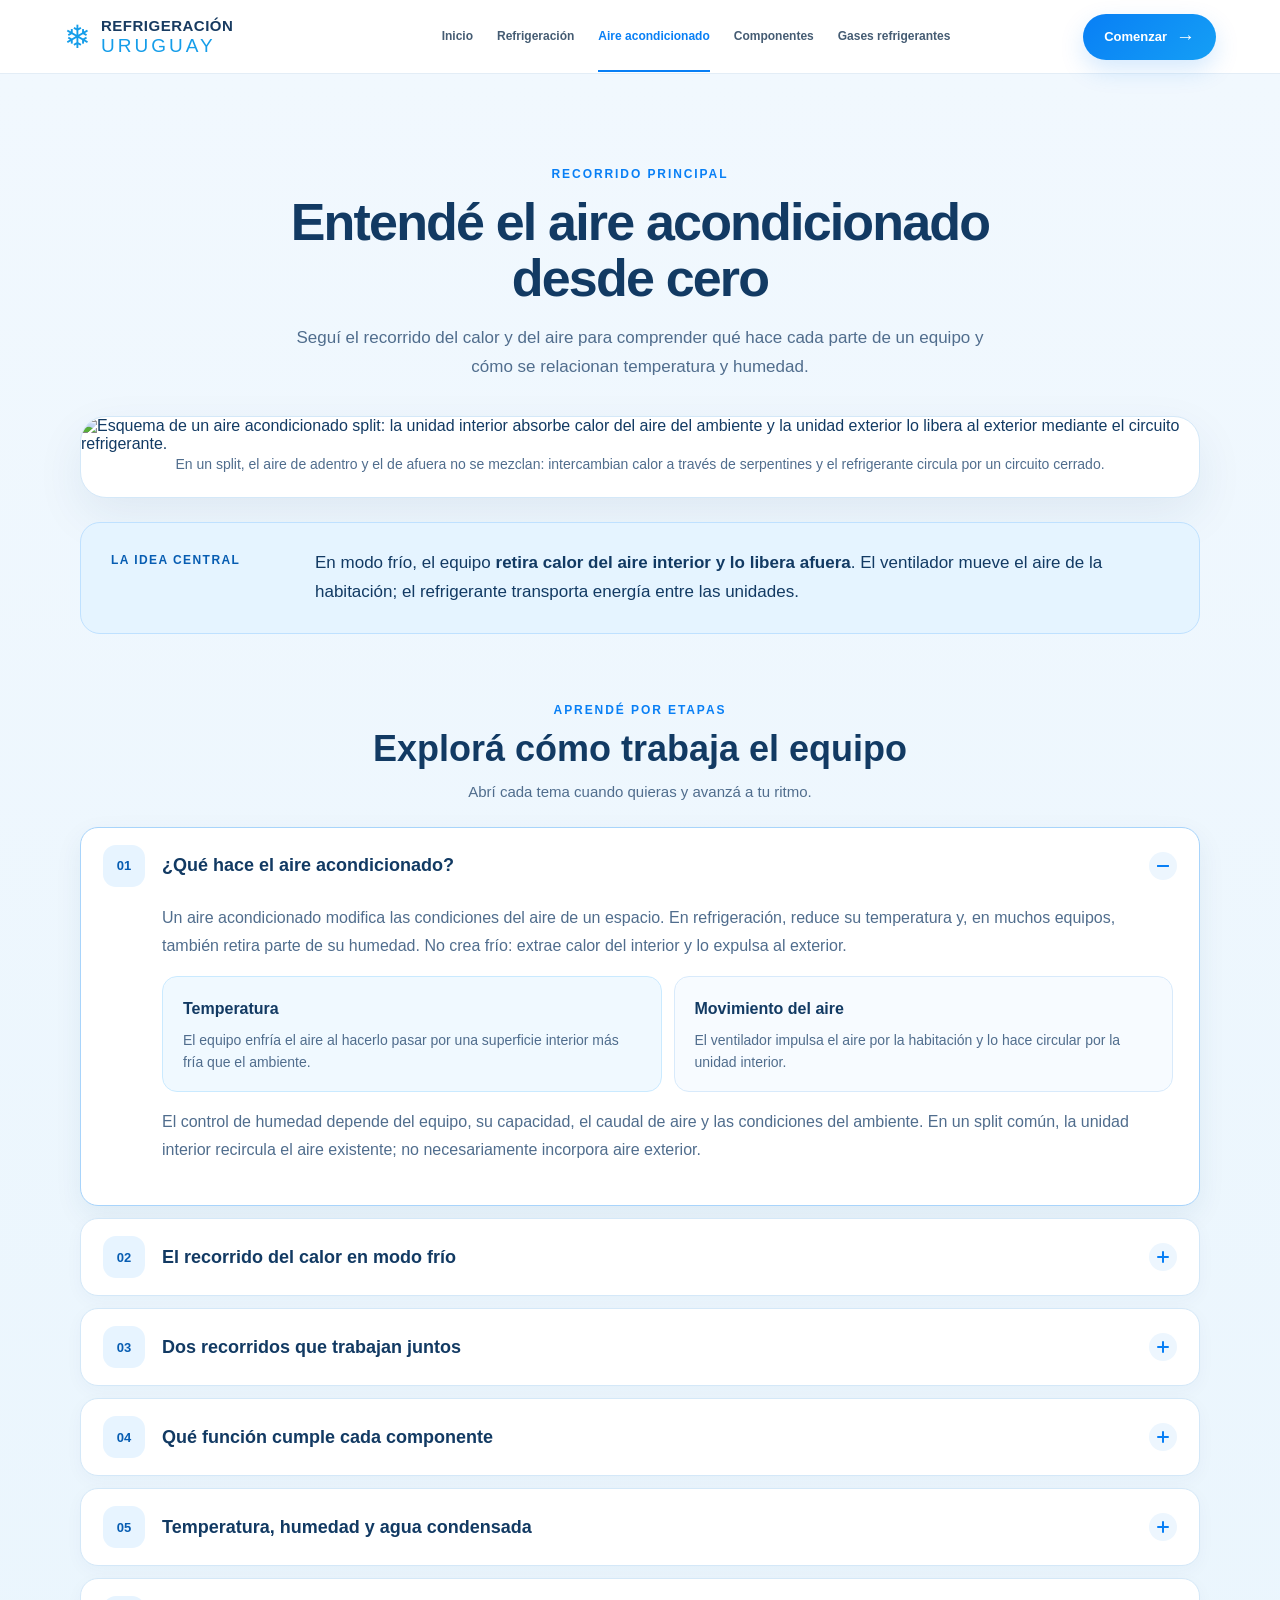
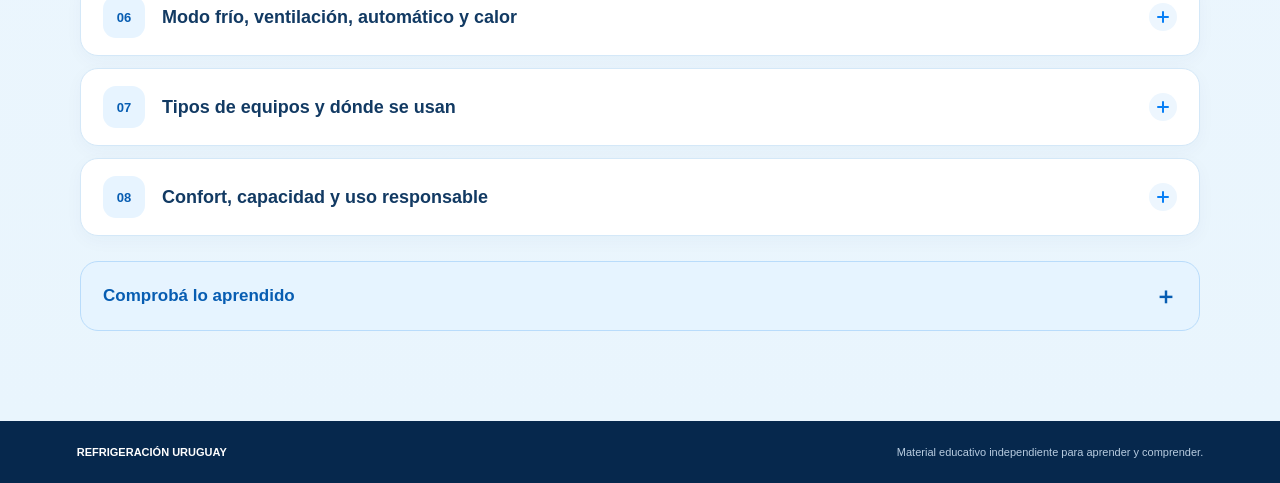
==== aire-acondicionado.html @ e2c00af2 "Create standalone air conditioning learning page" ====
<!DOCTYPE html>
<html lang="es">
<head>
  <meta charset="UTF-8">
  <meta name="viewport" content="width=device-width, initial-scale=1.0">
  <meta name="description" content="Aprendé cómo funciona el aire acondicionado: transferencia de calor, componentes, humedad, modos de funcionamiento y tipos de equipos.">
  <title>Aire acondicionado | Refrigeración Uruguay</title>
  <link rel="stylesheet" href="styles.css">
</head>
<body>
  <header class="site-header">
    <a href="index.html#inicio" class="logo">
      <span class="logo-icon">❄</span>
      <span class="logo-text"><strong>REFRIGERACIÓN</strong><small>URUGUAY</small></span>
    </a>
    <nav class="main-nav">
      <a href="index.html#inicio">Inicio</a>
      <a href="refrigeracion.html">Refrigeración</a>
      <a href="aire-acondicionado.html" class="active">Aire acondicionado</a>
      <a href="index.html#componentes">Componentes</a>
      <a href="index.html#gases-refrigerantes">Gases refrigerantes</a>
    </nav>
    <a href="#apartado-aire" class="header-button">Comenzar <span>→</span></a>
  </header>
  <main>
    <section class="rc-section" id="apartado-aire" aria-labelledby="aa-title">
      <div class="rc-wrap">
        <header class="rc-heading" id="funcionamiento-aire">
          <span class="rc-eyebrow">RECORRIDO PRINCIPAL</span>
          <h2 id="aa-title">Entendé el aire acondicionado desde cero</h2>
          <p>Seguí el recorrido del calor y del aire para comprender qué hace cada parte de un equipo y cómo se relacionan temperatura y humedad.</p>
        </header>

        <figure class="rc-diagram">
          <img src="assets/esquema-aire-acondicionado.svg" alt="Esquema de un aire acondicionado split: la unidad interior absorbe calor del aire del ambiente y la unidad exterior lo libera al exterior mediante el circuito refrigerante." fetchpriority="high">
          <figcaption>En un split, el aire de adentro y el de afuera no se mezclan: intercambian calor a través de serpentines y el refrigerante circula por un circuito cerrado.</figcaption>
        </figure>

        <aside class="rc-key-idea">
          <span class="rc-key-label">LA IDEA CENTRAL</span>
          <p>En modo frío, el equipo <strong>retira calor del aire interior y lo libera afuera</strong>. El ventilador mueve el aire de la habitación; el refrigerante transporta energía entre las unidades.</p>
        </aside>

        <div class="rc-lessons-heading">
          <span class="rc-eyebrow">APRENDÉ POR ETAPAS</span>
          <h3>Explorá cómo trabaja el equipo</h3>
          <p>Abrí cada tema cuando quieras y avanzá a tu ritmo.</p>
        </div>

        <div class="rc-lessons">
          <details class="rc-lesson" open>
            <summary><span class="rc-number">01</span><span class="rc-summary-text">¿Qué hace el aire acondicionado?</span><span class="rc-toggle" aria-hidden="true"></span></summary>
            <div class="rc-lesson-body">
              <p>Un aire acondicionado modifica las condiciones del aire de un espacio. En refrigeración, reduce su temperatura y, en muchos equipos, también retira parte de su humedad. No crea frío: extrae calor del interior y lo expulsa al exterior.</p>
              <div class="rc-two-columns">
                <div class="rc-note rc-note-cold"><h4>Temperatura</h4><p>El equipo enfría el aire al hacerlo pasar por una superficie interior más fría que el ambiente.</p></div>
                <div class="rc-note"><h4>Movimiento del aire</h4><p>El ventilador impulsa el aire por la habitación y lo hace circular por la unidad interior.</p></div>
              </div>
              <p>El control de humedad depende del equipo, su capacidad, el caudal de aire y las condiciones del ambiente. En un split común, la unidad interior recircula el aire existente; no necesariamente incorpora aire exterior.</p>
            </div>
          </details>

          <details class="rc-lesson">
            <summary><span class="rc-number">02</span><span class="rc-summary-text">El recorrido del calor en modo frío</span><span class="rc-toggle" aria-hidden="true"></span></summary>
            <div class="rc-lesson-body">
              <div class="rc-stage-grid">
                <article class="rc-stage"><span>1</span><h4>Absorción interior</h4><p>El refrigerante frío circula por el evaporador y absorbe calor del aire que mueve el ventilador interior.</p></article>
                <article class="rc-stage"><span>2</span><h4>Compresión</h4><p>El compresor recibe vapor refrigerante y eleva su presión y temperatura usando energía eléctrica.</p></article>
                <article class="rc-stage rc-stage-warm"><span>3</span><h4>Rechazo exterior</h4><p>En el condensador, el refrigerante libera al exterior el calor recogido dentro y el aporte del compresor.</p></article>
                <article class="rc-stage"><span>4</span><h4>Expansión</h4><p>El dispositivo de expansión reduce la presión del refrigerante y lo prepara para absorber calor otra vez.</p></article>
              </div>
              <p class="rc-takeaway">El ciclo se repite mientras el control pide enfriamiento y las condiciones de funcionamiento lo permiten.</p>
            </div>
          </details>

          <details class="rc-lesson">
            <summary><span class="rc-number">03</span><span class="rc-summary-text">Dos recorridos que trabajan juntos</span><span class="rc-toggle" aria-hidden="true"></span></summary>
            <div class="rc-lesson-body">
              <p>En un split conviven dos recorridos separados. Entender esta diferencia ayuda a leer el esquema y a evitar la idea equivocada de que el equipo simplemente “manda aire frío” desde afuera.</p>
              <div class="rc-two-columns">
                <div class="rc-note rc-note-cold"><h4>Recorrido del aire</h4><p>El ventilador interior toma aire de la habitación, lo hace pasar por el filtro y el evaporador, y lo devuelve más frío. El aire exterior pasa por la unidad exterior.</p></div>
                <div class="rc-note rc-note-warm"><h4>Recorrido del refrigerante</h4><p>El fluido circula entre las unidades por tuberías. Absorbe calor en el serpentín interior y lo libera en el exterior; no se mezcla con el aire de la habitación.</p></div>
              </div>
              <p>Las tuberías, el cableado y el drenaje conectan funciones distintas: el refrigerante transporta energía, la electricidad alimenta y controla el equipo, y el drenaje conduce el agua condensada.</p>
            </div>
          </details>

          <details class="rc-lesson">
            <summary><span class="rc-number">04</span><span class="rc-summary-text">Qué función cumple cada componente</span><span class="rc-toggle" aria-hidden="true"></span></summary>
            <div class="rc-lesson-body">
              <div class="rc-method-grid">
                <article class="rc-method"><h4>Unidad interior</h4><p>Contiene filtro, ventilador y evaporador. Distribuye el aire y transfiere calor desde la habitación al refrigerante.</p></article>
                <article class="rc-method"><h4>Compresor</h4><p>Impulsa el refrigerante por el circuito y eleva la presión del vapor para que pueda liberar calor afuera.</p></article>
                <article class="rc-method"><h4>Unidad exterior</h4><p>Aloja el condensador y su ventilador. Ayuda a transferir al ambiente exterior el calor retirado del interior.</p></article>
                <article class="rc-method"><h4>Expansión</h4><p>Regula el paso del refrigerante hacia el evaporador y provoca la caída de presión necesaria para el ciclo.</p></article>
                <article class="rc-method"><h4>Control y sensores</h4><p>Miden condiciones y coordinan el funcionamiento para acercarse al ajuste elegido.</p></article>
                <article class="rc-method"><h4>Filtro y drenaje</h4><p>El filtro retiene parte de las partículas del aire. El drenaje evacua el agua que se forma en la unidad interior.</p></article>
              </div>
            </div>
          </details>

          <details class="rc-lesson">
            <summary><span class="rc-number">05</span><span class="rc-summary-text">Temperatura, humedad y agua condensada</span><span class="rc-toggle" aria-hidden="true"></span></summary>
            <div class="rc-lesson-body">
              <p>El aire contiene vapor de agua. Cuando toca el evaporador y se enfría lo suficiente, parte de ese vapor puede convertirse en gotas sobre el serpentín. Esas gotas caen a una bandeja y salen por el drenaje.</p>
              <div class="rc-two-columns">
                <div class="rc-note"><h4>Enfriar</h4><p>El intercambio de calor baja la temperatura del aire que atraviesa el evaporador.</p></div>
                <div class="rc-note rc-note-cold"><h4>Deshumidificar</h4><p>Al condensarse parte del vapor de agua, el equipo reduce la humedad del aire recirculado.</p></div>
              </div>
              <p>El resultado cambia con la humedad, la temperatura, el caudal de aire y el tiempo de funcionamiento. Enfriar mucho no siempre significa quitar humedad de forma adecuada; el confort depende de ambas condiciones.</p>
            </div>
          </details>

          <details class="rc-lesson">
            <summary><span class="rc-number">06</span><span class="rc-summary-text">Modo frío, ventilación, automático y calor</span><span class="rc-toggle" aria-hidden="true"></span></summary>
            <div class="rc-lesson-body">
              <ul class="rc-state-list">
                <li><strong>Frío:</strong> el circuito retira calor del interior y lo libera afuera.</li>
                <li><strong>Ventilación:</strong> mueve el aire con el ventilador; por sí sola no equivale a enfriar con el ciclo frigorífico.</li>
                <li><strong>Automático:</strong> el equipo elige o ajusta el funcionamiento según su control y configuración.</li>
                <li><strong>Calor:</strong> solo está disponible en equipos reversibles, como una bomba de calor. Una válvula invierte el recorrido térmico para llevar calor hacia adentro.</li>
              </ul>
              <p>Los nombres y opciones del control cambian según el modelo. Un equipo solo frío no puede calentar mediante el ciclo de refrigeración.</p>
            </div>
          </details>

          <details class="rc-lesson">
            <summary><span class="rc-number">07</span><span class="rc-summary-text">Tipos de equipos y dónde se usan</span><span class="rc-toggle" aria-hidden="true"></span></summary>
            <div class="rc-lesson-body">
              <div class="rc-method-grid">
                <article class="rc-method"><h4>Split</h4><p>Separa la unidad interior de la exterior; es habitual en viviendas y espacios pequeños.</p></article>
                <article class="rc-method"><h4>Multi-split</h4><p>Una unidad exterior se conecta a varias unidades interiores compatibles.</p></article>
                <article class="rc-method"><h4>Ventana o compacto</h4><p>Integra los componentes principales en una sola carcasa instalada en una abertura.</p></article>
                <article class="rc-method"><h4>Portátil</h4><p>Se ubica dentro del ambiente y expulsa calor mediante un conducto hacia el exterior.</p></article>
                <article class="rc-method"><h4>Central por conductos</h4><p>Distribuye aire acondicionado a varios espacios mediante una red de conductos.</p></article>
                <article class="rc-method"><h4>Bomba de calor</h4><p>Puede trasladar calor en ambos sentidos y ofrecer refrigeración y calefacción.</p></article>
              </div>
              <p>La elección depende del espacio, su aislamiento, el clima, la distribución, el uso y la capacidad del equipo. No existe un único tipo ideal para todos los ambientes.</p>
            </div>
          </details>

          <details class="rc-lesson">
            <summary><span class="rc-number">08</span><span class="rc-summary-text">Confort, capacidad y uso responsable</span><span class="rc-toggle" aria-hidden="true"></span></summary>
            <div class="rc-lesson-body">
              <p>La capacidad necesaria depende, entre otros factores, del tamaño y orientación del espacio, las ventanas, el aislamiento, las personas, los equipos que generan calor y el clima. Un equipo mal dimensionado puede dar un confort deficiente o funcionar de forma poco conveniente.</p>
              <div class="rc-two-columns">
                <div class="rc-note rc-note-cold"><h4>Favorecé el intercambio</h4><p>Mantené libres las entradas y salidas de aire, y evitá bloquear las unidades con cortinas, muebles u objetos.</p></div>
                <div class="rc-note"><h4>Cuidá el funcionamiento</h4><p>Usá el filtro y las tareas de limpieza indicadas para tu modelo. La revisión de circuitos eléctricos o refrigerantes corresponde a personal calificado.</p></div>
              </div>
              <p>Sellar filtraciones y reducir el ingreso directo del sol puede ayudar a mantener el confort. El valor elegido en el control no cambia la velocidad con que el equipo puede enfriar cualquier ambiente: el resultado depende de la carga térmica y de la capacidad disponible.</p>
            </div>
          </details>
        </div>

        <details class="rc-quiz">
          <summary>Comprobá lo aprendido <span aria-hidden="true">＋</span></summary>
          <div class="rc-quiz-body">
            <ol>
              <li>En modo frío, ¿de dónde retira calor el equipo y dónde lo libera?</li>
              <li>¿Se mezclan el aire interior y el exterior en un split típico?</li>
              <li>¿Qué provoca la aparición de agua en el evaporador?</li>
              <li>¿Qué característica permite que algunos equipos también calienten?</li>
            </ol>
            <p><strong>Respuestas:</strong> lo retira del ambiente interior y lo libera afuera; no, los recorridos de aire permanecen separados; parte del vapor de agua se condensa en la superficie fría; el equipo reversible invierte el recorrido térmico.</p>
          </div>
        </details>
      </div>
    </section>
  </main>
  <footer>
    <strong>REFRIGERACIÓN URUGUAY</strong>
    <span>Material educativo independiente para aprender y comprender.</span>
  </footer>
</body>
</html>
---- styles.css ----
/* =========================================================
   REFRIGERACIÓN URUGUAY
   ESTILOS PRINCIPALES
========================================================= */

:root {
    --blue: #087ff5;
    --blue-dark: #0d4278;
    --cyan: #42c8ff;
    --orange: #ff7a18;

    --navy: #10355d;
    --text: #183b61;
    --muted: #60748b;

    --background: #f7fbff;
    --white: #ffffff;

    --border: #d9e9f6;

    --shadow: 0 15px 40px rgba(16, 53, 93, 0.08);
}


/* =========================================================
   RESET
========================================================= */

* {
    box-sizing: border-box;
}

html {
    scroll-behavior: smooth;
}

body {
    margin: 0;
    font-family: Arial, Helvetica, sans-serif;
    color: var(--text);
    background: var(--background);
}

a {
    text-decoration: none;
    color: inherit;
}

img {
    max-width: 100%;
    display: block;
}


/* =========================================================
   HEADER
========================================================= */

.site-header {
    height: 74px;
    padding: 0 5%;

    display: flex;
    align-items: center;
    gap: 30px;

    background: var(--white);

    border-bottom: 1px solid #e3edf6;

    position: sticky;
    top: 0;
    z-index: 100;
}


/* LOGO */

.logo {
    min-width: 245px;

    display: flex;
    align-items: center;
    gap: 10px;
}

.logo-icon {
    font-size: 32px;
    color: #159de9;
}

.logo-text {
    display: flex;
    flex-direction: column;
}

.logo-text strong {
    font-size: 15px;
    line-height: 1;
    letter-spacing: 0.5px;
}

.logo-text small {
    margin-top: 3px;

    font-size: 19px;
    line-height: 1;

    letter-spacing: 3px;

    color: #159de9;
}


/* NAV */

.main-nav {
    flex: 1;

    display: flex;
    justify-content: center;
    align-items: center;

    gap: 24px;
}

.main-nav a {
    padding: 27px 0;

    font-size: 12px;
    font-weight: 700;

    color: #455c73;

    white-space: nowrap;

    border-bottom: 2px solid transparent;

    transition: 0.2s ease;
}

.main-nav a:hover,
.main-nav a.active {
    color: var(--blue);
    border-bottom-color: var(--blue);
}


/* HEADER BUTTON */

.header-button {
    padding: 12px 21px;

    display: inline-flex;
    align-items: center;
    gap: 9px;

    color: white;

    background: linear-gradient(
        135deg,
        #087ff5,
        #159ff5
    );

    border-radius: 999px;

    font-size: 13px;
    font-weight: 800;

    box-shadow:
        0 10px 25px rgba(8, 127, 245, 0.17);
}

.header-button span {
    font-size: 19px;
}


/* =========================================================
   HERO
========================================================= */

.hero {
    min-height: 600px;

    position: relative;
    overflow: hidden;

    display: flex;

    background:
        linear-gradient(
            115deg,
            #f5fbff 0%,
            #e5f7ff 100%
        );
}


/* TEXTO HERO */

.hero-content {
    width: 54%;

    position: relative;
    z-index: 2;

    padding:
        90px
        0
        80px
        7%;
}

.eyebrow {
    display: block;

    margin-bottom: 13px;

    font-size: 11px;
    font-weight: 900;

    letter-spacing: 2px;

    color: var(--blue);
}

.hero h1 {
    margin: 0 0 22px;

    font-size: 54px;

    line-height: 1.02;

    letter-spacing: -2px;
}

.hero h1 span {
    color: var(--blue);
}

.hero-content > p:not(.eyebrow) {
    max-width: 560px;

    margin: 0;

    color: #526a81;

    font-size: 17px;

    line-height: 1.6;
}


/* HERO BUTTONS */

.hero-buttons {
    margin-top: 29px;

    display: flex;
    gap: 13px;
}

.button-primary,
.button-secondary {
    display: inline-flex;
    align-items: center;
    gap: 10px;

    padding: 14px 23px;

    border-radius: 999px;

    font-weight: 800;

    transition:
        transform 0.2s ease,
        box-shadow 0.2s ease;
}

.button-primary {
    color: white;

    background:
        linear-gradient(
            135deg,
            #087ff5,
            #159ff5
        );

    box-shadow:
        0 12px 28px rgba(8, 127, 245, 0.2);
}

.button-primary:hover,
.button-secondary:hover,
.header-button:hover {
    transform: translateY(-2px);
}

.button-primary span,
.button-secondary span,
.button-white span {
    font-size: 20px;
}


/* SEGUNDO BOTÓN */

.button-secondary {
    color: var(--navy);

    background: white;

    box-shadow:
        0 10px 25px rgba(16, 53, 93, 0.09);
}


/* HERO IMAGE */

.hero-image {
    position: absolute;

    top: 0;
    right: 0;

    width: 55%;
    height: 100%;

    display: flex;
    align-items: center;
    justify-content: center;

    overflow: hidden;

    background:
        linear-gradient(
            135deg,
            #d9f5ff,
            #eefbff
        );
}

.hero-image::before {
    content: "";

    position: absolute;
    inset: 0;

    background:
        linear-gradient(
            90deg,
            rgba(247, 251, 255, 0.95),
            rgba(247, 251, 255, 0.15) 45%,
            transparent
        );

    z-index: 1;

    pointer-events: none;
}

.hero-image img {
    width: 100%;
    height: 100%;

    object-fit: cover;
}


/* =========================================================
   SECCIÓN DE TEMAS
========================================================= */

.main-topics {
    padding: 80px 5.5%;

    text-align: center;

    background: var(--background);
}

.section-heading {
    max-width: 800px;

    margin:
        0
        auto
        38px;
}

.section-heading h2 {
    margin: 0 0 15px;

    font-size: 39px;

    line-height: 1.1;

    letter-spacing: -1px;
}

.section-heading p {
    max-width: 760px;

    margin: 0 auto;

    color: var(--muted);

    line-height: 1.6;
}


/* =========================================================
   TARJETAS
========================================================= */

.topic-grid {
    display: grid;

    grid-template-columns:
        repeat(3, 1fr);

    gap: 18px;

    text-align: left;
}

.topic-card {
    min-height: 360px;

    padding: 23px;

    position: relative;

    overflow: hidden;

    border:
        1px solid var(--border);

    border-radius: 17px;

    background: white;

    box-shadow: var(--shadow);
}


/* COLORES TARJETAS */

.topic-card.refrigeration {
    background:
        linear-gradient(
            145deg,
            #ffffff,
            #edf8ff
        );
}

.topic-card.air-conditioning {
    background:
        linear-gradient(
            145deg,
            #ffffff,
            #f0fbff
        );
}

.topic-card.components {
    background:
        linear-gradient(
            145deg,
            #fff7ef,
            #ffffff
        );
}


/* ICONOS */

.topic-icon {
    width: 43px;
    height: 43px;

    display: grid;
    place-items: center;

    border-radius: 50%;

    color: white;

    font-size: 21px;

    background: var(--blue);
}

.air-conditioning .topic-icon {
    background: #25b8ec;
}

.components .topic-icon {
    background: var(--orange);
}


/* ILUSTRACIÓN TARJETA */

.topic-image {
    height: 105px;

    display: grid;
    place-items: center;

    font-size: 68px;

    color: #a9ddf8;
}

.topic-image.dark {
    color: #26394d;
}


/* TEXTO TARJETAS */

.topic-card h3 {
    margin: 4px 0;

    font-size: 24px;
}

.topic-card h4 {
    margin: 0;

    font-size: 13px;

    color: var(--blue);
}

.topic-card p {
    margin:
        13px
        0
        15px;

    color: var(--muted);

    font-size: 13px;

    line-height: 1.55;
}

.topic-card a {
    color: var(--blue);

    font-size: 13px;

    font-weight: 800;
}

.topic-card.components h4,
.topic-card.components a {
    color: var(--orange);
}


/* =========================================================
   CICLO FRIGORÍFICO
========================================================= */

.cycle-section {
    padding:
        80px
        6%;

    display: grid;

    grid-template-columns:
        0.9fr
        1.1fr;

    gap: 55px;

    align-items: center;

    background: #edf8ff;
}

.cycle-text h2 {
    margin: 0 0 15px;

    font-size: 39px;

    line-height: 1.1;

    letter-spacing: -1px;
}

.cycle-text > p:not(.eyebrow) {
    max-width: 550px;

    margin:
        0
        0
        27px;

    color: var(--muted);

    line-height: 1.65;
}


/* DIAGRAMA */

.cycle-diagram {
    min-height: 310px;

    padding: 30px;

    display: grid;

    grid-template-columns:
        1fr
        1fr;

    gap: 14px;

    position: relative;

    border:
        1px solid #c9e8fa;

    border-radius: 23px;

    background:
        linear-gradient(
            135deg,
            #ffffff,
            #dcf4ff
        );

    box-shadow:
        0 18px 40px rgba(16, 53, 93, 0.07);
}

.cycle-step {
    padding: 15px;

    display: flex;
    align-items: flex-start;

    gap: 9px;

    border:
        1px solid var(--border);

    border-radius: 13px;

    background: white;
}

.cycle-step > span {
    width: 28px;
    height: 28px;

    flex-shrink: 0;

    display: grid;
    place-items: center;

    border-radius: 50%;

    color: white;

    font-size: 12px;
    font-weight: 800;

    background: var(--blue);
}

.cycle-step strong {
    display: block;

    font-size: 12px;
}

.cycle-step small {
    display: block;

    margin-top: 7px;

    color: var(--muted);

    font-size: 10px;

    line-height: 1.4;
}

.cycle-flow {
    grid-column: 1 / -1;

    align-self: end;

    padding-top: 5px;

    text-align: center;

    color: var(--blue);

    font-size: 10px;

    font-weight: 900;

    letter-spacing: 0.5px;
}

.cycle-flow span {
    margin: 0 7px;

    font-size: 16px;
}


/* =========================================================
   GASES REFRIGERANTES
========================================================= */

.refrigerant-section {
    padding:
        80px
        6%;

    display: grid;

    grid-template-columns:
        1fr
        1fr;

    gap: 55px;

    background: white;
}

.refrigerant-content h2 {
    margin: 0 0 15px;

    font-size: 39px;

    line-height: 1.1;

    letter-spacing: -1px;
}

.refrigerant-content p {
    max-width: 600px;

    margin:
        0
        0
        25px;

    color: var(--muted);

    line-height: 1.65;
}


/* BOTÓN AZUL CLARO */

.button-secondary.blue {
    color: var(--blue);

    background: #eaf6ff;

    box-shadow: none;
}


/* TEMAS DE GASES */

.refrigerant-topics {
    display: flex;

    flex-wrap: wrap;

    align-content: center;

    gap: 12px;
}

.refrigerant-topics span {
    padding: 15px 17px;

    border:
        1px solid var(--border);

    border-radius: 12px;

    background: #f7fbff;

    font-size: 12px;

    font-weight: 800;
}


/* =========================================================
   MATERIAL EDUCATIVO
========================================================= */

.learning-section {
    padding:
        70px
        6%;

    display: grid;

    grid-template-columns:
        0.75fr
        1.25fr;

    gap: 45px;

    align-items: center;

    background: #e5f6ff;
}

.learning-title h2 {
    margin: 0;

    font-size: 31px;

    line-height: 1.2;

    letter-spacing: -0.7px;
}


/* GRID */

.learning-grid {
    display: grid;

    grid-template-columns:
        repeat(3, 1fr);

    gap: 10px;
}

.learning-grid > div {
    padding: 17px;

    text-align: center;

    border-radius: 12px;

    background: white;

    color: var(--blue);
}

.learning-grid > div > span {
    display: block;

    margin-bottom: 7px;

    font-size: 24px;
}

.learning-grid strong,
.learning-grid small {
    display: block;
}

.learning-grid strong {
    font-size: 11px;

    color: var(--navy);
}

.learning-grid small {
    margin-top: 3px;

    font-size: 9px;

    color: var(--muted);
}


/* =========================================================
   CTA FINAL
========================================================= */

.final-cta {
    padding:
        55px
        7%;

    display: flex;

    align-items: center;

    justify-content: space-between;

    gap: 30px;

    color: white;

    background:
        linear-gradient(
            110deg,
            #0e4278,
            #082d55
        );
}

.final-cta > div > span {
    color: #58c9ff;

    font-size: 11px;

    font-weight: 900;

    letter-spacing: 2px;
}

.final-cta h2 {
    max-width: 700px;

    margin: 10px 0 0;

    font-size: 26px;

    line-height: 1.3;
}

.button-white {
    display: inline-flex;

    align-items: center;

    gap: 10px;

    padding: 14px 23px;

    color: var(--navy);

    background: white;

    border-radius: 999px;

    font-weight: 800;

    white-space: nowrap;
}


/* =========================================================
   FOOTER
========================================================= */

footer {
    padding:
        25px
        6%;

    display: flex;

    justify-content: space-between;

    gap: 20px;

    color: #b8cce0;

    font-size: 11px;

    background: #06284d;
}

footer strong {
    color: white;
}


/* =========================================================
   TABLET
========================================================= */

@media (max-width: 1100px) {

    .main-nav {
        gap: 12px;
    }

    .main-nav a {
        font-size: 11px;
    }

    .hero-content {
        width: 60%;
    }

    .hero-image {
        width: 52%;
    }

    .topic-grid {
        grid-template-columns: 1fr;
    }

    .cycle-section,
    .refrigerant-section,
    .learning-section {
        grid-template-columns: 1fr;
    }

}


/* =========================================================
   MOBILE
========================================================= */

@media (max-width: 760px) {

    .site-header {
        height: auto;

        padding: 15px 5%;

        flex-wrap: wrap;

        gap: 15px;
    }

    .logo {
        min-width: auto;
    }

    .main-nav {
        order: 3;

        width: 100%;

        justify-content: flex-start;

        overflow-x: auto;

        gap: 20px;
    }

    .main-nav a {
        padding: 7px 0;

        white-space: nowrap;
    }

    .header-button {
        margin-left: auto;
    }


    /* HERO */

    .hero {
        min-height: 690px;
    }

    .hero-content {
        width: 100%;

        padding:
            55px
            7%
            0;
    }

    .hero h1 {
        font-size: 40px;

        letter-spacing: -1.5px;
    }

    .hero-content > p:not(.eyebrow) {
        font-size: 15px;
    }

    .hero-buttons {
        flex-wrap: wrap;
    }

    .hero-image {
        width: 100%;

        height: 330px;

        top: auto;
        bottom: 0;

        opacity: 0.8;
    }

    .hero-image::before {
        background:
            linear-gradient(
                180deg,
                rgba(247, 251, 255, 1),
                rgba(247, 251, 255, 0)
            );
    }


    /* SECCIONES */

    .main-topics,
    .cycle-section,
    .refrigerant-section,
    .learning-section {
        padding:
            55px
            6%;
    }

    .section-heading h2,
    .cycle-text h2,
    .refrigerant-content h2 {
        font-size: 31px;
    }


    /* CICLO */

    .cycle-diagram {
        padding: 18px;

        min-height: auto;

        grid-template-columns: 1fr;
    }

    .cycle-flow {
        grid-column: auto;

        line-height: 1.8;
    }


    /* LEARNING */

    .learning-grid {
        grid-template-columns:
            repeat(2, 1fr);
    }


    /* CTA */

    .final-cta {
        display: block;

        padding:
            50px
            7%;
    }

    .button-white {
        margin-top: 25px;
    }


    /* FOOTER */

    footer {
        display: block;

        padding:
            25px
            6%;
    }

    footer span {
        display: block;

        margin-top: 9px;
    }

}
/* =========================================================
   HERO COMPLETO - IMAGEN DEFINITIVA
========================================================= */

.hero {
    min-height: 0;
    height: auto;
    display: block;
    position: relative;
    overflow: hidden;
    background: #f5fbff;
}

.hero-content {
    display: none;
}

.hero-image {
    position: relative;
    top: auto;
    right: auto;

    width: 100%;
    height: auto;

    display: block;

    overflow: hidden;

    background: transparent;
}

.hero-image::before {
    display: none;
}

.hero-image img {
    display: block;

    width: 100%;
    height: auto;

    object-fit: contain;
}


/* =========================================================
   BOTONES CLICKEABLES SOBRE LA IMAGEN
========================================================= */

.hero-hotspot {
    position: absolute;

    display: block;

    z-index: 10;

    cursor: pointer;

    /* Invisible */
    background: transparent;
}


/* BOTÓN "COMENZAR" DE LA IMAGEN */

.hotspot-comenzar {
    left: 5.5%;
    top: 75%;
    width: 21%;
    height: 10%;
}


/* BOTÓN "VER TEMAS" DE LA IMAGEN */

.hotspot-temas {
    left: 28%;
    top: 75%;
    width: 15%;
    height: 10%;
}


/* =========================================================
   MÓVIL
========================================================= */

@media (max-width: 760px) {

    .hero {
        min-height: 0;
    }

    .hero-image {
        width: 100%;
        height: auto;
    }

    .hero-image img {
        width: 100%;
        height: auto;
    }

    .hotspot-comenzar {
        left: 5.5%;
        top: 75%;
        width: 21%;
        height: 10%;
    }

    .hotspot-temas {
        left: 28%;
        top: 75%;
        width: 15%;
        height: 10%;
    }
}

/* GASES REFRIGERANTES */
.refrigerant-section {
    display: block;
    padding: 75px 6%;
    background: linear-gradient(135deg, #f7fbff, #eaf7ff);
}

.refrigerant-intro {
    max-width: 740px;
    margin: 0 auto 30px;
    text-align: center;
}

.refrigerant-intro h2 {
    margin: 0 0 14px;
    color: var(--navy);
    font-size: 39px;
}

.refrigerant-intro p {
    max-width: 650px;
    margin: 0 auto;
    color: var(--muted);
    line-height: 1.65;
}

.refrigerant-intro .button-secondary {
    margin-top: 22px;
}

.refrigerant-grid {
    display: grid;
    grid-template-columns: repeat(3, minmax(0, 1fr));
    gap: 14px;
    max-width: 1100px;
    margin: 0 auto;
}

.refrigerant-card {
    min-height: 125px;
    padding: 20px;
    display: grid;
    grid-template-columns: 38px 1fr;
    align-content: start;
    gap: 4px 14px;
    border: 1px solid var(--border);
    border-radius: 15px;
    background: white;
    box-shadow: 0 10px 25px rgba(16, 53, 93, 0.05);
}

.refrigerant-number {
    width: 36px;
    height: 36px;
    display: grid;
    place-items: center;
    grid-row: span 2;
    border-radius: 11px;
    color: var(--blue);
    background: #e8f5ff;
    font-size: 12px;
    font-weight: 900;
}

.refrigerant-card h3 {
    margin: 2px 0 0;
    color: var(--navy);
    font-size: 15px;
}

.refrigerant-card p {
    margin: 5px 0 0;
    color: var(--muted);
    font-size: 12px;
    line-height: 1.5;
}

/* RUTA DE APRENDIZAJE */
.learning-section {
    padding: 70px 6%;
    display: block;
    background: #e5f6ff;
}

.learning-intro {
    max-width: 1100px;
    margin: 0 auto 25px;
}

.learning-intro h2 {
    margin: 0 0 10px;
    color: var(--navy);
    font-size: 32px;
}

.learning-intro p {
    max-width: 620px;
    margin: 0;
    color: var(--muted);
    line-height: 1.6;
}

.learning-paths {
    max-width: 1100px;
    margin: 0 auto;
    display: grid;
    grid-template-columns: repeat(3, minmax(0, 1fr));
    gap: 14px;
}

.learning-path {
    min-height: 220px;
    padding: 21px;
    display: flex;
    flex-direction: column;
    align-items: flex-start;
    border: 1px solid #d4e8f6;
    border-radius: 16px;
    background: white;
    color: var(--text);
    box-shadow: 0 10px 25px rgba(16, 53, 93, 0.05);
}

.learning-path-icon {
    width: 42px;
    height: 42px;
    margin-bottom: 17px;
    display: grid;
    place-items: center;
    border-radius: 12px;
    color: var(--blue);
    background: #e8f5ff;
}

.learning-path-icon svg {
    width: 21px;
    height: 21px;
}

.learning-path > small {
    margin-bottom: 5px;
    color: var(--blue);
    font-size: 10px;
    font-weight: 900;
    letter-spacing: 1px;
}

.learning-path strong {
    color: var(--navy);
    font-size: 17px;
}

.learning-path p {
    margin: 7px 0 18px;
    color: var(--muted);
    font-size: 13px;
    line-height: 1.5;
}

.learning-path-link {
    margin-top: auto;
    color: var(--blue);
    font-size: 12px;
    font-weight: 800;
}

/* ADAPTACIÓN A TABLET Y CELULAR */
@media (max-width: 900px) {
    .refrigerant-grid {
        grid-template-columns: repeat(2, minmax(0, 1fr));
    }

    .learning-paths {
        grid-template-columns: 1fr;
    }

    .learning-path {
        min-height: auto;
    }
}

@media (max-width: 600px) {
    .refrigerant-section,
    .learning-section {
        padding: 55px 6%;
    }

    .refrigerant-grid {
        grid-template-columns: 1fr;
    }

    .refrigerant-intro h2 {
        font-size: 31px;
    }
}
/* Corrige el espacio de las imágenes de las fichas */
.topic-card > .topic-image {
  display: block;
  height: 170px;
  min-height: 170px;
  margin: 10px 0 14px;
  overflow: hidden;
  border-radius: 10px;
}

.topic-card > .topic-image img {
  display: block;
  width: 100%;
  height: 100%;
  object-fit: contain;
}

/* Destaca el enlace de la ficha Refrigeración */
.topic-card.refrigeration > a {
  display: inline-flex;
  align-items: center;
  margin-top: 2px;
  padding: 12px 17px;
  border-radius: 999px;
  color: #fff;
  background: #087ff5;
  box-shadow: 0 10px 22px rgba(8, 127, 245, 0.18);
}

.topic-card.refrigeration > a:hover {
  color: #fff;
  background: #0d6fd0;
}
/* Estilos exclusivos del apartado de Refrigeración */
.rc-section {
    --rc-ink: #123a63;
    --rc-blue: #087ff5;
    --rc-blue-dark: #075db2;
    --rc-cyan: #20b5e8;
    --rc-orange: #f47721;
    --rc-text: #506d8d;
    --rc-line: #d4e8f8;
    --rc-panel: #ffffff;
    --rc-bg: #f1f8fe;
    background: linear-gradient(180deg, #f1f8fe 0%, #e9f5fd 100%);
    color: var(--rc-ink);
    padding: clamp(54px, 7vw, 96px) 24px;
    scroll-margin-top: 110px;
}

.rc-section * {
    box-sizing: border-box;
}

.rc-wrap {
    width: min(1120px, 100%);
    margin: 0 auto;
}

.rc-heading {
    max-width: 780px;
    margin: 0 auto 34px;
    text-align: center;
    scroll-margin-top: 110px;
}

.rc-eyebrow {
    display: inline-block;
    margin-bottom: 13px;
    color: var(--rc-blue);
    font-size: 12px;
    font-weight: 800;
    letter-spacing: .16em;
    text-transform: uppercase;
}

.rc-heading h2 {
    margin: 0;
    color: var(--rc-ink);
    font-size: clamp(32px, 5vw, 52px);
    font-weight: 800;
    line-height: 1.08;
    letter-spacing: -.035em;
}

.rc-heading > p,
.rc-lessons-heading > p {
    max-width: 720px;
    margin: 18px auto 0;
    color: var(--rc-text);
    font-size: 17px;
    line-height: 1.7;
}

.rc-diagram {
    margin: 0;
    overflow: hidden;
    border: 1px solid var(--rc-line);
    border-radius: 26px;
    background: var(--rc-panel);
    box-shadow: 0 18px 48px rgba(20, 69, 112, .08);
}

.rc-diagram img {
    display: block;
    width: 100%;
    height: auto;
}

.rc-diagram figcaption {
    padding: 0 26px 22px;
    color: var(--rc-text);
    font-size: 14px;
    line-height: 1.6;
    text-align: center;
}

.rc-key-idea {
    display: grid;
    grid-template-columns: 180px 1fr;
    align-items: start;
    gap: 16px 24px;
    margin: 24px 0 66px;
    padding: 26px 30px;
    border: 1px solid #bfe1ff;
    border-radius: 20px;
    background: #e5f4ff;
}

.rc-key-label {
    padding-top: 4px;
    color: var(--rc-blue-dark);
    font-size: 12px;
    font-weight: 850;
    letter-spacing: .12em;
}

.rc-key-idea p {
    margin: 0;
    color: var(--rc-ink);
    font-size: 17px;
    line-height: 1.7;
}

.rc-lessons-heading {
    margin: 0 0 22px;
    text-align: center;
}

.rc-lessons-heading .rc-eyebrow {
    margin-bottom: 10px;
}

.rc-lessons-heading h3 {
    margin: 0;
    color: var(--rc-ink);
    font-size: clamp(25px, 3.5vw, 36px);
    font-weight: 800;
    line-height: 1.2;
}

.rc-lessons-heading > p {
    margin-top: 9px;
    font-size: 15px;
}

.rc-lessons {
    display: grid;
    gap: 12px;
}

.rc-lesson {
    overflow: hidden;
    border: 1px solid var(--rc-line);
    border-radius: 18px;
    background: var(--rc-panel);
    box-shadow: 0 5px 18px rgba(20, 69, 112, .035);
    transition: border-color .2s ease, box-shadow .2s ease;
}

.rc-lesson[open] {
    border-color: #a8d4fb;
    box-shadow: 0 10px 28px rgba(20, 69, 112, .07);
}

.rc-lesson > summary {
    display: flex;
    min-height: 76px;
    align-items: center;
    gap: 17px;
    padding: 15px 22px;
    color: var(--rc-ink);
    cursor: pointer;
    list-style: none;
}

.rc-lesson > summary::-webkit-details-marker,
.rc-quiz > summary::-webkit-details-marker {
    display: none;
}

.rc-number {
    display: grid;
    width: 42px;
    height: 42px;
    flex: 0 0 42px;
    place-items: center;
    border-radius: 13px;
    background: #e7f4ff;
    color: var(--rc-blue-dark);
    font-size: 13px;
    font-weight: 850;
}

.rc-summary-text {
    flex: 1;
    font-size: 18px;
    font-weight: 750;
    line-height: 1.35;
}

.rc-toggle {
    position: relative;
    width: 28px;
    height: 28px;
    flex: 0 0 28px;
    border-radius: 50%;
    background: #edf6fe;
}

.rc-toggle::before,
.rc-toggle::after {
    position: absolute;
    top: 13px;
    left: 8px;
    width: 12px;
    height: 2px;
    border-radius: 2px;
    background: var(--rc-blue);
    content: "";
}

.rc-toggle::after {
    transform: rotate(90deg);
    transition: transform .2s ease;
}

.rc-lesson[open] .rc-toggle::after {
    transform: rotate(0);
}

.rc-lesson > summary:focus-visible,
.rc-quiz > summary:focus-visible {
    outline: 3px solid rgba(8, 127, 245, .38);
    outline-offset: -3px;
}

.rc-lesson-body {
    padding: 0 26px 26px 81px;
    color: var(--rc-text);
    font-size: 16px;
    line-height: 1.75;
}

.rc-lesson-body > :first-child {
    margin-top: 0;
}

.rc-lesson-body p {
    margin: 0 0 15px;
}

.rc-lesson-body strong,
.rc-lesson-body em {
    color: var(--rc-ink);
}

.rc-two-columns,
.rc-stage-grid,
.rc-method-grid,
.rc-application-grid {
    display: grid;
    gap: 12px;
    margin: 16px 0;
}

.rc-two-columns {
    grid-template-columns: repeat(2, minmax(0, 1fr));
}

.rc-note {
    padding: 18px 20px;
    border: 1px solid #d8eafb;
    border-radius: 15px;
    background: #f7fbff;
}

.rc-note-cold {
    border-color: #caeaff;
    background: #f0f9ff;
}

.rc-note-warm {
    border-color: #ffe0c8;
    background: #fff8f2;
}

.rc-note h4,
.rc-stage h4,
.rc-method h4 {
    margin: 0 0 6px;
    color: var(--rc-ink);
    font-size: 16px;
    font-weight: 800;
}

.rc-note p,
.rc-stage p,
.rc-method p {
    margin: 0;
    font-size: 14px;
    line-height: 1.6;
}

.rc-stage-grid {
    grid-template-columns: repeat(2, minmax(0, 1fr));
}

.rc-stage {
    position: relative;
    min-height: 150px;
    padding: 19px 20px 18px 62px;
    border: 1px solid #d8eafb;
    border-radius: 16px;
    background: #f7fbff;
}

.rc-stage > span {
    position: absolute;
    top: 18px;
    left: 17px;
    display: grid;
    width: 32px;
    height: 32px;
    place-items: center;
    border-radius: 50%;
    background: var(--rc-blue);
    color: white;
    font-size: 14px;
    font-weight: 800;
}

.rc-stage-warm {
    border-color: #ffe0c8;
    background: #fff8f2;
}

.rc-stage-warm > span {
    background: var(--rc-orange);
}

.rc-stage h4 {
    margin-top: 4px;
}

.rc-takeaway {
    margin: 12px 0 0 !important;
    color: var(--rc-blue-dark);
    font-weight: 750;
}

.rc-state-list {
    display: grid;
    gap: 11px;
    margin: 12px 0 18px;
    padding-left: 20px;
}

.rc-state-list li::marker {
    color: var(--rc-blue);
}

.rc-method-grid {
    grid-template-columns: repeat(3, minmax(0, 1fr));
}

.rc-method {
    padding: 17px;
    border: 1px solid #d8eafb;
    border-radius: 15px;
    background: #f7fbff;
}

.rc-application-grid {
    grid-template-columns: repeat(3, minmax(0, 1fr));
    margin-top: 18px;
}

.rc-application-grid > div {
    display: grid;
    gap: 5px;
    padding: 15px 16px;
    border-radius: 14px;
    background: #eaf5fe;
}

.rc-application-grid strong {
    color: var(--rc-blue-dark);
    font-size: 14px;
}

.rc-application-grid span {
    color: var(--rc-text);
    font-size: 13px;
    line-height: 1.5;
}

.rc-quiz {
    margin-top: 25px;
    overflow: hidden;
    border: 1px solid #b9dcfb;
    border-radius: 18px;
    background: #e6f4ff;
}

.rc-quiz > summary {
    display: flex;
    min-height: 68px;
    align-items: center;
    justify-content: space-between;
    gap: 20px;
    padding: 16px 22px;
    color: var(--rc-blue-dark);
    cursor: pointer;
    font-size: 17px;
    font-weight: 800;
    list-style: none;
}

.rc-quiz > summary span {
    font-size: 23px;
}

.rc-quiz-body {
    padding: 0 24px 22px;
    color: var(--rc-text);
    line-height: 1.7;
}

.rc-quiz-body ol {
    display: grid;
    gap: 8px;
    padding-left: 22px;
}

.rc-quiz-body li::marker {
    color: var(--rc-blue);
    font-weight: 800;
}

.rc-quiz-body > p {
    margin: 17px 0 0;
    padding-top: 15px;
    border-top: 1px solid #c8e3fa;
}

.rc-quiz-body > p strong {
    color: var(--rc-ink);
}

@media (max-width: 760px) {
    .rc-section {
        padding: 54px 17px;
    }

    .rc-key-idea {
        grid-template-columns: 1fr;
        gap: 9px;
        margin-bottom: 48px;
        padding: 21px;
    }

    .rc-diagram {
        border-radius: 18px;
    }

    .rc-diagram figcaption {
        padding: 0 17px 17px;
        font-size: 13px;
    }

    .rc-lesson > summary {
        min-height: 70px;
        gap: 12px;
        padding: 13px 15px;
    }

    .rc-number {
        width: 36px;
        height: 36px;
        flex-basis: 36px;
    }

    .rc-summary-text {
        font-size: 16px;
    }

    .rc-lesson-body {
        padding: 0 17px 21px;
        font-size: 15px;
    }

    .rc-stage-grid,
    .rc-method-grid,
    .rc-application-grid {
        grid-template-columns: 1fr;
    }

    .rc-stage {
        min-height: 0;
    }
}

@media (max-width: 480px) {
    .rc-two-columns {
        grid-template-columns: 1fr;
    }

    .rc-lesson > summary {
        gap: 10px;
        padding: 12px;
    }

    .rc-toggle {
        width: 25px;
        height: 25px;
        flex-basis: 25px;
    }

    .rc-toggle::before,
    .rc-toggle::after {
        top: 11px;
        left: 7px;
    }
}

@media (prefers-reduced-motion: reduce) {
    .rc-lesson,
    .rc-toggle::after {
        transition: none;
    }
}
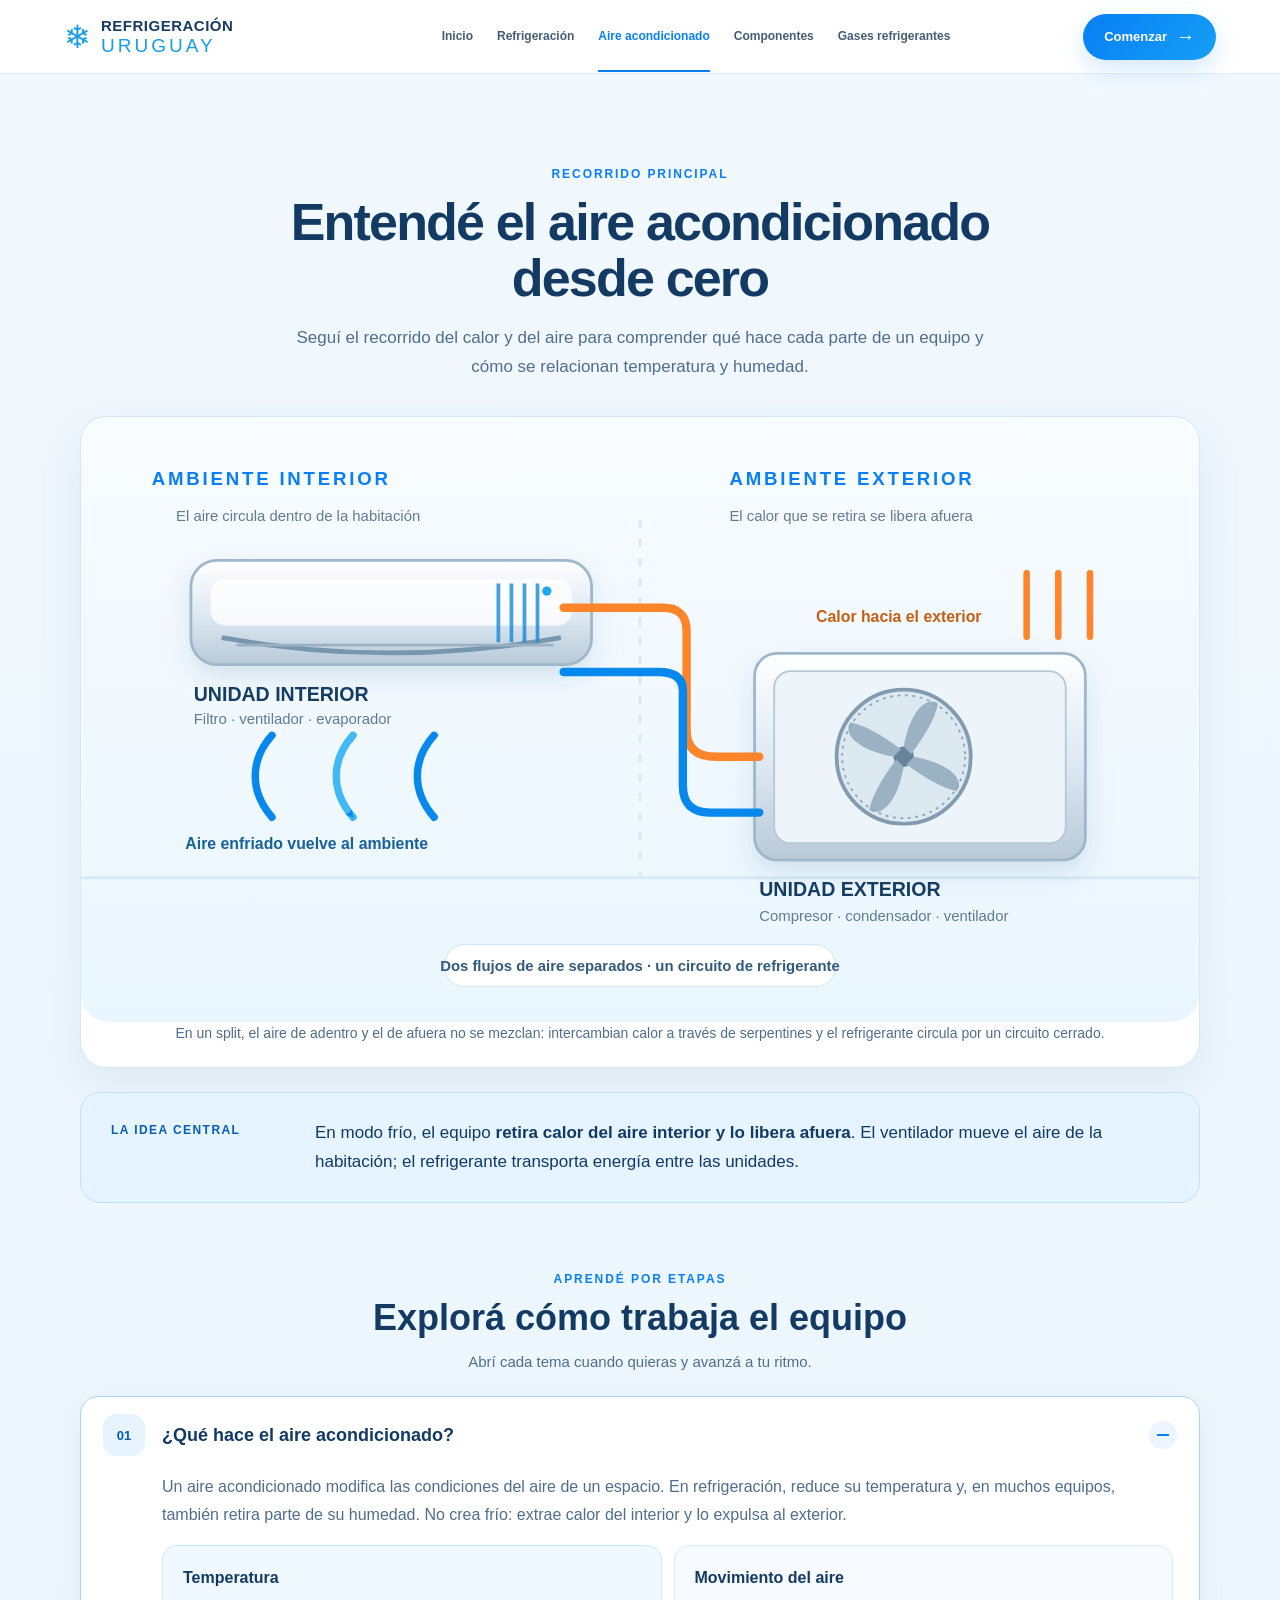
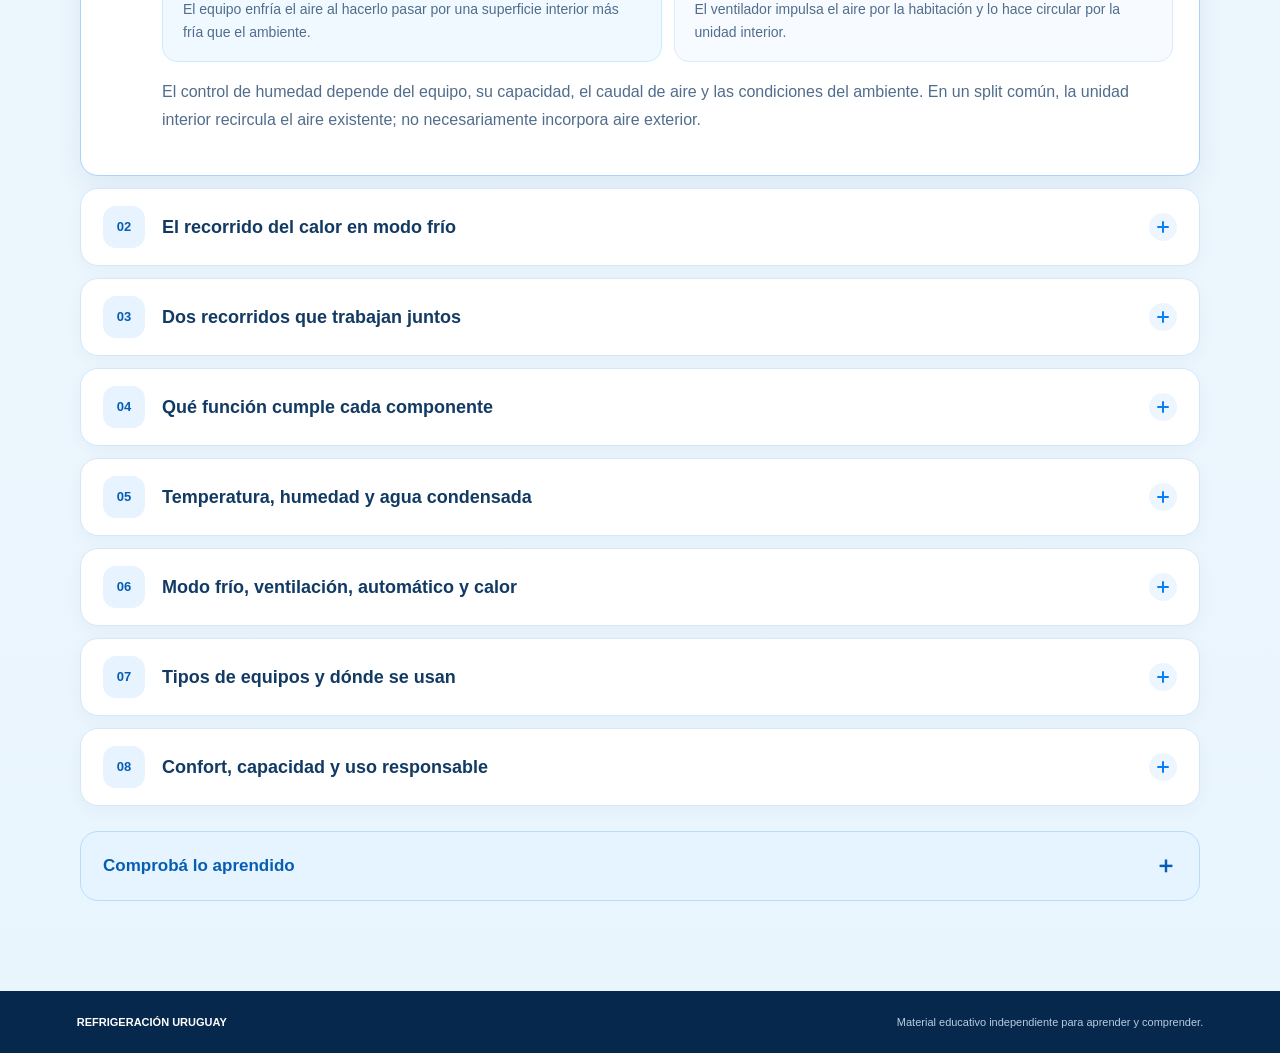
==== commit ff6ec7ce: "Create standalone components learning page" ====
--- a/aire-acondicionado.html
+++ b/aire-acondicionado.html
@@ -17,7 +17,7 @@
       <a href="index.html#inicio">Inicio</a>
       <a href="refrigeracion.html">Refrigeración</a>
       <a href="aire-acondicionado.html" class="active">Aire acondicionado</a>
-      <a href="index.html#componentes">Componentes</a>
+      <a href="componentes.html">Componentes</a>
       <a href="index.html#gases-refrigerantes">Gases refrigerantes</a>
     </nav>
     <a href="#apartado-aire" class="header-button">Comenzar <span>→</span></a>
--- a/styles.css
+++ b/styles.css
@@ -1186,6 +1186,245 @@
         margin-top: 9px;
     }
 
+}
+
+/* Apartado didáctico: componentes del sistema */
+.components-topic .rc-diagram img {
+    width: 100%;
+}
+
+.component-grid {
+    display: grid;
+    grid-template-columns: repeat(2, minmax(0, 1fr));
+    gap: 14px;
+    margin: 18px 0;
+}
+
+.component-grid-three {
+    grid-template-columns: repeat(3, minmax(0, 1fr));
+}
+
+.component-card {
+    display: flex;
+    min-width: 0;
+    flex-direction: column;
+    align-items: flex-start;
+    padding: 18px 19px;
+    border: 1px solid #d8eafb;
+    border-radius: 17px;
+    background: #f8fcff;
+}
+
+.component-art {
+    display: block;
+    width: 140px;
+    height: 90px;
+    max-width: 100%;
+    margin: 0 0 10px;
+    overflow: visible;
+}
+
+.component-art path,
+.component-art rect,
+.component-art circle {
+    vector-effect: non-scaling-stroke;
+}
+
+.component-art .coil-cold,
+.component-art .coil-warm,
+.component-art .valve-pipe,
+.component-art .compressor-line,
+.component-art .compressor-base,
+.component-art .valve-stem,
+.component-art .aux-detail,
+.component-art .drain-line,
+.component-art .control-mark,
+.component-art .electric-line,
+.component-art .board-trace {
+    fill: none;
+    stroke: #1688d5;
+    stroke-width: 4;
+    stroke-linecap: round;
+    stroke-linejoin: round;
+}
+
+.component-art .coil-warm,
+.component-art .pipe-hot {
+    stroke: #ff842a;
+}
+
+.component-art .coil-fin {
+    fill: none;
+    stroke: #9ecff0;
+    stroke-width: 2;
+}
+
+.component-art .compressor-shell,
+.component-art .aux-body,
+.component-art .control-box,
+.component-art .filter-frame,
+.component-art .board {
+    fill: #e8f4fc;
+    stroke: #54748f;
+    stroke-width: 3;
+}
+
+.component-art .compressor-base,
+.component-art .compressor-line {
+    stroke: #54748f;
+}
+
+.component-art .compressor-shell {
+    fill: #d8e7f1;
+}
+
+.component-art .compressor-line {
+    stroke: #8ba6ba;
+}
+
+.component-art .compressor-base {
+    stroke-width: 3;
+}
+
+.component-art .valve-body,
+.component-art .fan-blade {
+    fill: #f8c969;
+    stroke: #b77c21;
+    stroke-width: 2;
+    stroke-linejoin: round;
+}
+
+.component-art .sight-ring,
+.component-art .fan-ring {
+    fill: #f4faff;
+    stroke: #66849d;
+    stroke-width: 3;
+}
+
+.component-art .sight-fluid,
+.component-art .fan-hub,
+.component-art .sensor-dot {
+    fill: #42b9ee;
+    stroke: #1688d5;
+    stroke-width: 2;
+}
+
+.component-art .filter-line {
+    fill: none;
+    stroke: #83b9dc;
+    stroke-width: 3;
+}
+
+.component-art .drain-pan {
+    fill: #e6f3fc;
+    stroke: #66849d;
+    stroke-width: 3;
+    stroke-linejoin: round;
+}
+
+.component-art .water-drop {
+    fill: #62c8f2;
+    stroke: #1688d5;
+    stroke-width: 2;
+}
+
+.component-art .control-screen {
+    fill: #d6f2ff;
+    stroke: #80adc9;
+    stroke-width: 2;
+}
+
+.component-art .board-trace {
+    stroke: #589273;
+    stroke-width: 2.5;
+}
+
+.component-art .chip {
+    fill: #345e78;
+    stroke: #25485e;
+    stroke-width: 2;
+}
+
+.component-art .pipe-cold {
+    fill: none;
+    stroke: #1688d5;
+    stroke-width: 6;
+    stroke-linecap: round;
+}
+
+.component-art .pipe-cover {
+    fill: none;
+    stroke: #b6cad8;
+    stroke-width: 3;
+    stroke-dasharray: 6 4;
+}
+
+.component-card h4 {
+    margin: 0 0 7px;
+    color: var(--rc-ink);
+    font-size: 17px;
+    font-weight: 800;
+    line-height: 1.3;
+}
+
+.component-card p {
+    margin: 0 0 13px;
+    color: var(--rc-text);
+    font-size: 14px;
+    line-height: 1.65;
+}
+
+.component-location {
+    display: inline-flex;
+    align-items: center;
+    margin-top: auto;
+    padding: 6px 10px;
+    border-radius: 999px;
+    background: #e8f5ff;
+    color: #126caa;
+    font-size: 12px;
+    font-weight: 800;
+}
+
+.component-location.warm {
+    background: #fff1e5;
+    color: #be5a14;
+}
+
+.component-reading-list {
+    display: grid;
+    gap: 10px;
+    margin: 15px 0 20px;
+    padding-left: 23px;
+}
+
+.component-reading-list li::marker {
+    color: var(--rc-blue);
+    font-weight: 800;
+}
+
+.component-note {
+    padding: 17px 19px;
+    border: 1px solid #c8e2f7;
+    border-radius: 15px;
+    background: #f1f8fe;
+    color: var(--rc-text);
+    line-height: 1.65;
+}
+
+.component-note strong {
+    color: var(--rc-ink);
+}
+
+@media (max-width: 760px) {
+    .component-grid,
+    .component-grid-three {
+        grid-template-columns: 1fr;
+    }
+
+    .component-card {
+        padding: 16px;
+    }
 }
 /* =========================================================
    HERO COMPLETO - IMAGEN DEFINITIVA
